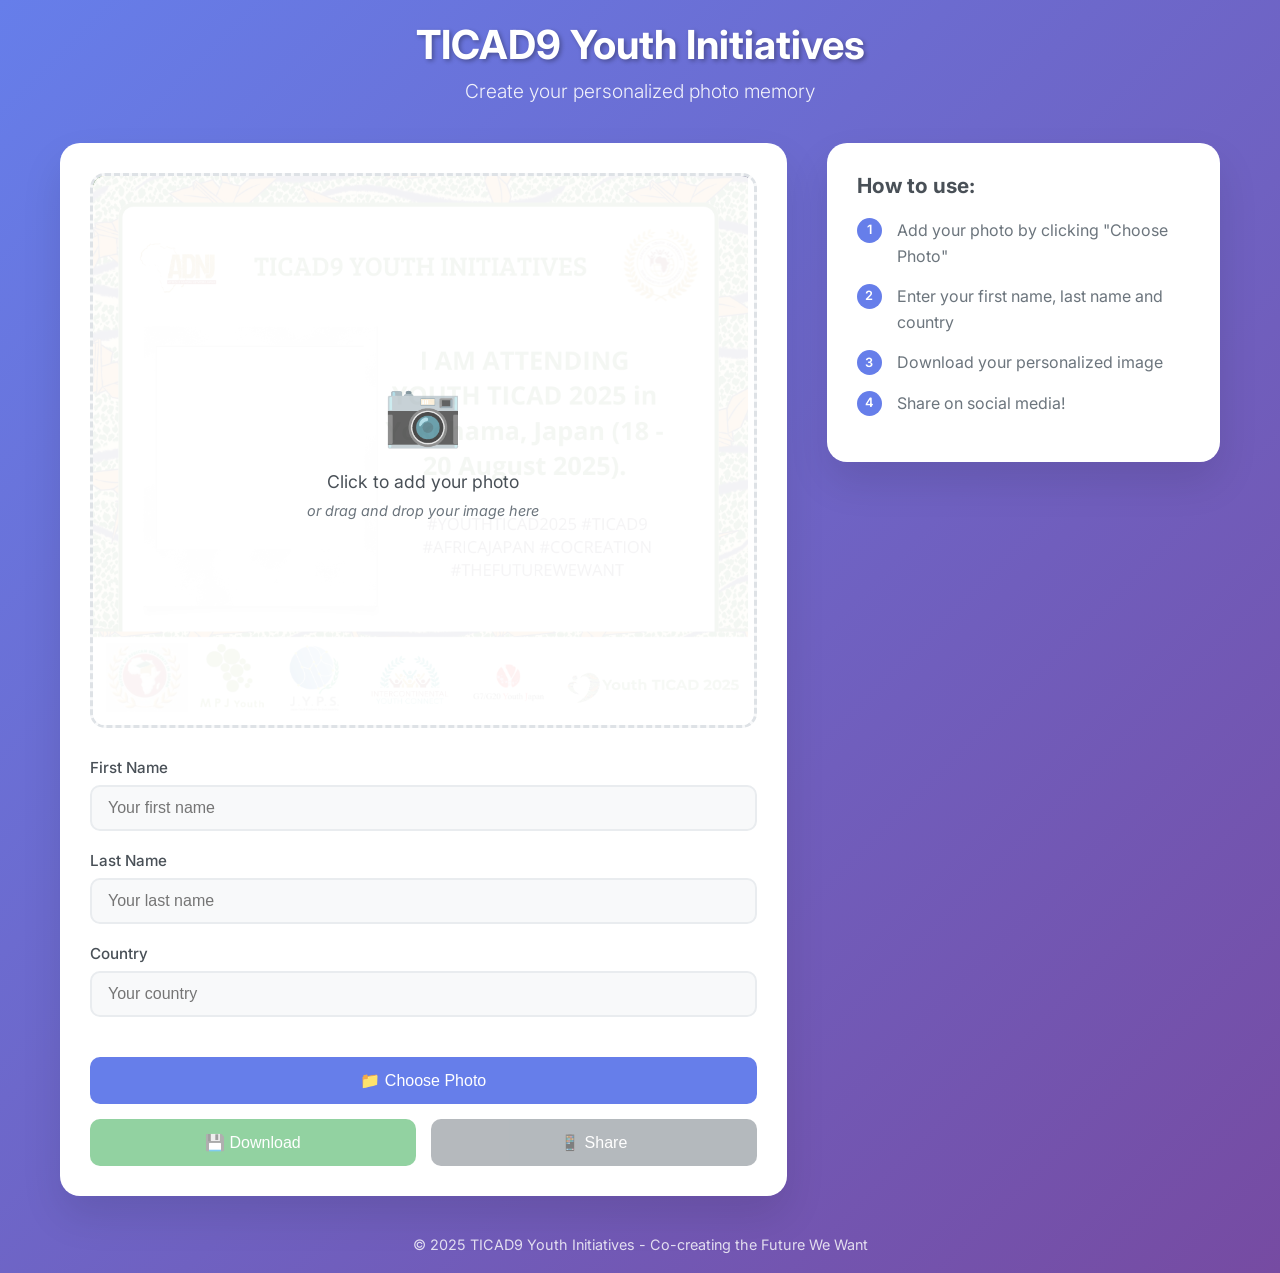
==== index.html @ 7785b3ac "first commit" ====
<!DOCTYPE html>
<html lang="en">
<head>
    <meta charset="UTF-8">
    <meta name="viewport" content="width=device-width, initial-scale=1.0">
    <title>TICAD9 Youth Initiatives - Photo Call</title>
    <link rel="stylesheet" href="styles.css">
    <link href="https://fonts.googleapis.com/css2?family=Inter:wght@300;400;500;600;700&display=swap" rel="stylesheet">
</head>
<body>
    <div class="container">
        <header class="header">
            <h1>TICAD9 Youth Initiatives</h1>
            <p>Create your personalized photo memory</p>
        </header>

        <main class="main-content">
            <div class="photo-editor">
                <div class="canvas-container">
                    <canvas id="photoCanvas" width="800" height="600"></canvas>
                    <div class="preview-overlay" id="previewOverlay">
                        <div class="upload-area" id="uploadArea">
                            <div class="upload-icon">📷</div>
                            <p>Click to add your photo</p>
                            <p class="upload-hint">or drag and drop your image here</p>
                        </div>
                    </div>
                </div>

                <div class="controls">
                    <div class="input-group">
                        <label for="firstName">First Name</label>
                        <input type="text" id="firstName" placeholder="Your first name">
                    </div>
                    
                    <div class="input-group">
                        <label for="lastName">Last Name</label>
                        <input type="text" id="lastName" placeholder="Your last name">
                    </div>

                    <div class="input-group">
                        <label for="country">Country</label>
                        <input type="text" id="country" placeholder="Your country">
                    </div>

                    <div class="button-group">
                        <button id="uploadBtn" class="btn btn-primary">
                            📁 Choose Photo
                        </button>
                        <button id="downloadBtn" class="btn btn-success" disabled>
                            💾 Download
                        </button>
                        <button id="shareBtn" class="btn btn-secondary" disabled>
                            📱 Share
                        </button>
                    </div>
                </div>
            </div>

            <div class="instructions">
                <div class="instructions-header">
                    <h3>How to use:</h3>
                    <button class="help-toggle" id="helpToggle">
                        <span class="help-icon">❓</span>
                    </button>
                </div>
                <div class="instructions-content" id="instructionsContent">
                    <ol>
                        <li>Add your photo by clicking "Choose Photo"</li>
                        <li>Enter your first name, last name and country</li>
                        <li>Download your personalized image</li>
                        <li>Share on social media!</li>
                    </ol>
                </div>
            </div>
        </main>

        <footer class="footer">
            <p>&copy; 2025 TICAD9 Youth Initiatives - Co-creating the Future We Want</p>
        </footer>
    </div>

    <input type="file" id="fileInput" accept="image/*" style="display: none;">
    
    <script src="script.js"></script>
</body>
</html>
---- styles.css ----
* {
    margin: 0;
    padding: 0;
    box-sizing: border-box;
}

body {
    font-family: 'Inter', sans-serif;
    background: linear-gradient(135deg, #667eea 0%, #764ba2 100%);
    min-height: 100vh;
    color: #333;
}

.container {
    max-width: 1200px;
    margin: 0 auto;
    padding: 20px;
    min-height: 100vh;
    display: flex;
    flex-direction: column;
}

.header {
    text-align: center;
    margin-bottom: 40px;
    color: white;
}

.header h1 {
    font-size: 2.5rem;
    font-weight: 700;
    margin-bottom: 10px;
    text-shadow: 2px 2px 4px rgba(0,0,0,0.3);
}

.header p {
    font-size: 1.2rem;
    font-weight: 300;
    opacity: 0.9;
}

.main-content {
    flex: 1;
    display: flex;
    gap: 40px;
    align-items: flex-start;
}

.photo-editor {
    background: white;
    border-radius: 20px;
    padding: 30px;
    box-shadow: 0 20px 40px rgba(0,0,0,0.1);
    flex: 2;
}

.canvas-container {
    position: relative;
    margin-bottom: 30px;
    border-radius: 15px;
    overflow: hidden;
    background: #f8f9fa;
    border: 3px dashed #dee2e6;
    transition: all 0.3s ease;
}

.canvas-container:hover {
    border-color: #667eea;
    transform: translateY(-2px);
    box-shadow: 0 10px 25px rgba(102, 126, 234, 0.15);
}

#photoCanvas {
    display: block;
    width: 100%;
    height: auto;
    max-width: 100%;
}

.preview-overlay {
    position: absolute;
    top: 0;
    left: 0;
    right: 0;
    bottom: 0;
    background: rgba(255,255,255,0.95);
    display: flex;
    align-items: center;
    justify-content: center;
    cursor: pointer;
    transition: all 0.3s ease;
}

.preview-overlay.hidden {
    opacity: 0;
    pointer-events: none;
}

.upload-area {
    text-align: center;
    padding: 40px;
}

.upload-icon {
    font-size: 4rem;
    margin-bottom: 20px;
    opacity: 0.7;
}

.upload-area p {
    font-size: 1.1rem;
    margin-bottom: 10px;
    color: #495057;
}

.upload-hint {
    font-size: 0.9rem !important;
    color: #6c757d !important;
    font-style: italic;
}

.controls {
    display: grid;
    gap: 20px;
}

.input-group {
    display: flex;
    flex-direction: column;
    gap: 8px;
}

.input-group label {
    font-weight: 500;
    color: #495057;
    font-size: 0.95rem;
}

.input-group input {
    padding: 12px 16px;
    border: 2px solid #e9ecef;
    border-radius: 10px;
    font-size: 1rem;
    transition: all 0.3s ease;
    background: #f8f9fa;
}

.input-group input:focus {
    outline: none;
    border-color: #667eea;
    background: white;
    box-shadow: 0 0 0 3px rgba(102, 126, 234, 0.1);
}

.button-group {
    display: grid;
    grid-template-columns: 1fr 1fr;
    gap: 15px;
    margin-top: 20px;
}

.btn {
    padding: 14px 20px;
    border: none;
    border-radius: 10px;
    font-size: 1rem;
    font-weight: 500;
    cursor: pointer;
    transition: all 0.3s ease;
    display: flex;
    align-items: center;
    justify-content: center;
    gap: 8px;
}

.btn:disabled {
    opacity: 0.5;
    cursor: not-allowed;
    transform: none !important;
}

.btn:not(:disabled):hover {
    transform: translateY(-2px);
    box-shadow: 0 8px 20px rgba(0,0,0,0.15);
}

.btn-primary {
    background: #667eea;
    color: white;
    grid-column: 1 / -1;
}

.btn-success {
    background: #28a745;
    color: white;
}

.btn-secondary {
    background: #6c757d;
    color: white;
}

/* Instructions avec bouton d'aide pour mobile */
.instructions {
    background: white;
    border-radius: 20px;
    padding: 30px;
    box-shadow: 0 20px 40px rgba(0,0,0,0.1);
    flex: 1;
    height: fit-content;
}

.instructions-header {
    display: flex;
    align-items: center;
    justify-content: space-between;
    margin-bottom: 20px;
}

.instructions h3 {
    color: #495057;
    font-size: 1.3rem;
    margin: 0;
}

.help-toggle {
    background: #667eea;
    border: none;
    border-radius: 50%;
    width: 40px;
    height: 40px;
    display: flex;
    align-items: center;
    justify-content: center;
    cursor: pointer;
    transition: all 0.3s ease;
    box-shadow: 0 4px 12px rgba(102, 126, 234, 0.3);
}

.help-toggle:hover {
    transform: scale(1.1);
    box-shadow: 0 6px 20px rgba(102, 126, 234, 0.4);
}

.help-toggle.active {
    background: #28a745;
    transform: rotate(180deg);
}

.help-icon {
    font-size: 1.2rem;
    color: white;
}

.instructions-content {
    transition: all 0.3s ease;
}

.instructions-content ol {
    list-style: none;
    counter-reset: step-counter;
}

.instructions-content li {
    counter-increment: step-counter;
    margin-bottom: 15px;
    padding-left: 40px;
    position: relative;
    line-height: 1.6;
    color: #6c757d;
}

.instructions-content li::before {
    content: counter(step-counter);
    position: absolute;
    left: 0;
    top: 0;
    background: #667eea;
    color: white;
    width: 25px;
    height: 25px;
    border-radius: 50%;
    display: flex;
    align-items: center;
    justify-content: center;
    font-size: 0.8rem;
    font-weight: 600;
}

/* Responsive Design */
@media (max-width: 768px) {
    .container {
        padding: 15px;
    }
    
    .header h1 {
        font-size: 2rem;
    }
    
    .header p {
        font-size: 1rem;
    }
    
    .main-content {
        flex-direction: column;
        gap: 30px;
    }
    
    .photo-editor,
    .instructions {
        padding: 20px;
    }
    
    .button-group {
        grid-template-columns: 1fr;
    }
    
    .btn-primary {
        grid-column: 1;
    }
    
    .upload-area {
        padding: 30px 20px;
    }
    
    .upload-icon {
        font-size: 3rem;
    }
    
    /* Instructions mobiles - cachées par défaut */
    .instructions-content {
        max-height: 0;
        overflow: hidden;
        opacity: 0;
    }
    
    .instructions-content.show {
        max-height: 300px;
        opacity: 1;
        margin-top: 15px;
    }
    
    /* Bouton d'aide plus visible sur mobile */
    .help-toggle {
        animation: pulse 2s infinite;
    }
    
    @keyframes pulse {
        0% {
            box-shadow: 0 4px 12px rgba(102, 126, 234, 0.3);
        }
        50% {
            box-shadow: 0 4px 20px rgba(102, 126, 234, 0.6);
        }
        100% {
            box-shadow: 0 4px 12px rgba(102, 126, 234, 0.3);
        }
    }
}

@media (max-width: 480px) {
    .container {
        padding: 10px;
    }
    
    .header h1 {
        font-size: 1.8rem;
    }
    
    .photo-editor,
    .instructions {
        padding: 15px;
    }
    
    .upload-area {
        padding: 20px 15px;
    }
    
    .upload-area p {
        font-size: 1rem;
    }
    
    .upload-hint {
        font-size: 0.8rem !important;
    }
    
    /* Instructions encore plus compactes sur très petit écran */
    .instructions-header {
        margin-bottom: 10px;
    }
    
    .instructions h3 {
        font-size: 1.1rem;
    }
    
    .help-toggle {
        width: 35px;
        height: 35px;
    }
    
    .help-icon {
        font-size: 1rem;
    }
}

/* Desktop - instructions toujours visibles */
@media (min-width: 769px) {
    .instructions-content {
        max-height: none !important;
        opacity: 1 !important;
    }
    
    .help-toggle {
        display: none;
    }
}

/* Animation pour le drag & drop */
.canvas-container.drag-over {
    border-color: #28a745;
    background: rgba(40, 167, 69, 0.05);
    transform: scale(1.02);
}

/* Animation de chargement */
.loading {
    position: relative;
    overflow: hidden;
}

.loading::after {
    content: '';
    position: absolute;
    top: 0;
    left: -100%;
    width: 100%;
    height: 100%;
    background: linear-gradient(90deg, transparent, rgba(255,255,255,0.4), transparent);
    animation: loading 1.5s infinite;
}

@keyframes loading {
    0% { left: -100%; }
    100% { left: 100%; }
}


.footer {
    text-align: center;
    margin-top: 40px;
    color: white;
    opacity: 0.8;
    font-size: 0.9rem;
}
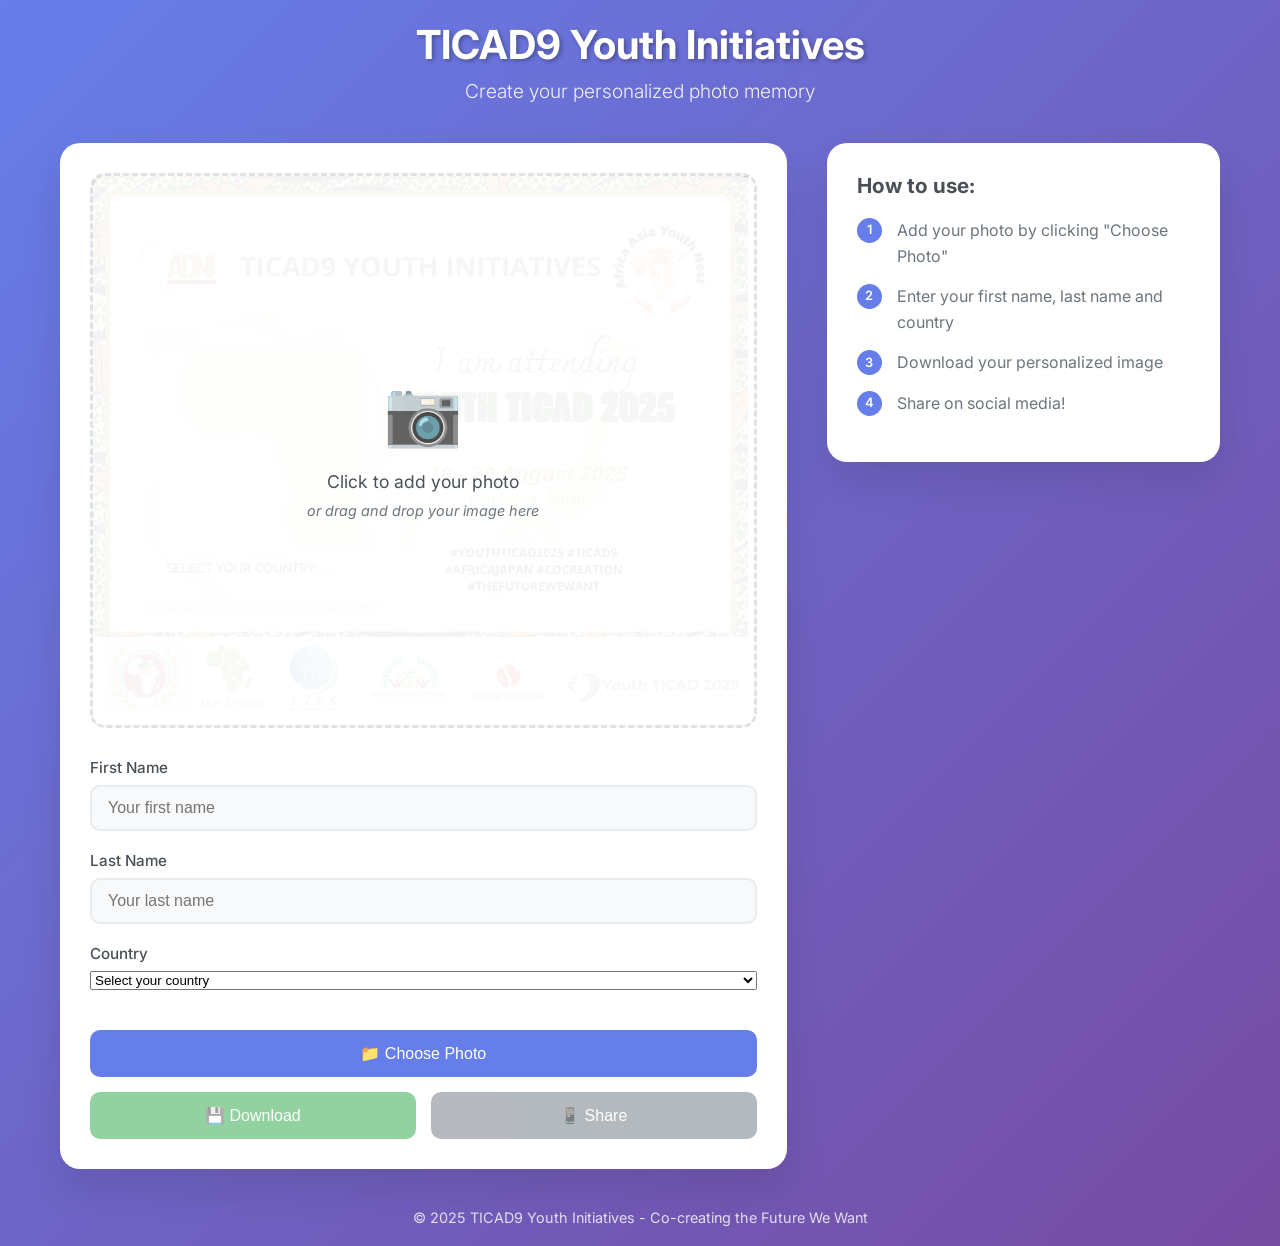
==== commit d9df9ea8: "feat: Replace country input with select and add flags" ====
--- a/index.html
+++ b/index.html
@@ -40,7 +40,9 @@
 
                     <div class="input-group">
                         <label for="country">Country</label>
-                        <input type="text" id="country" placeholder="Your country">
+                        <select id="country">
+                            <option value="">Select your country</option>
+                        </select>
                     </div>
 
                     <div class="button-group">
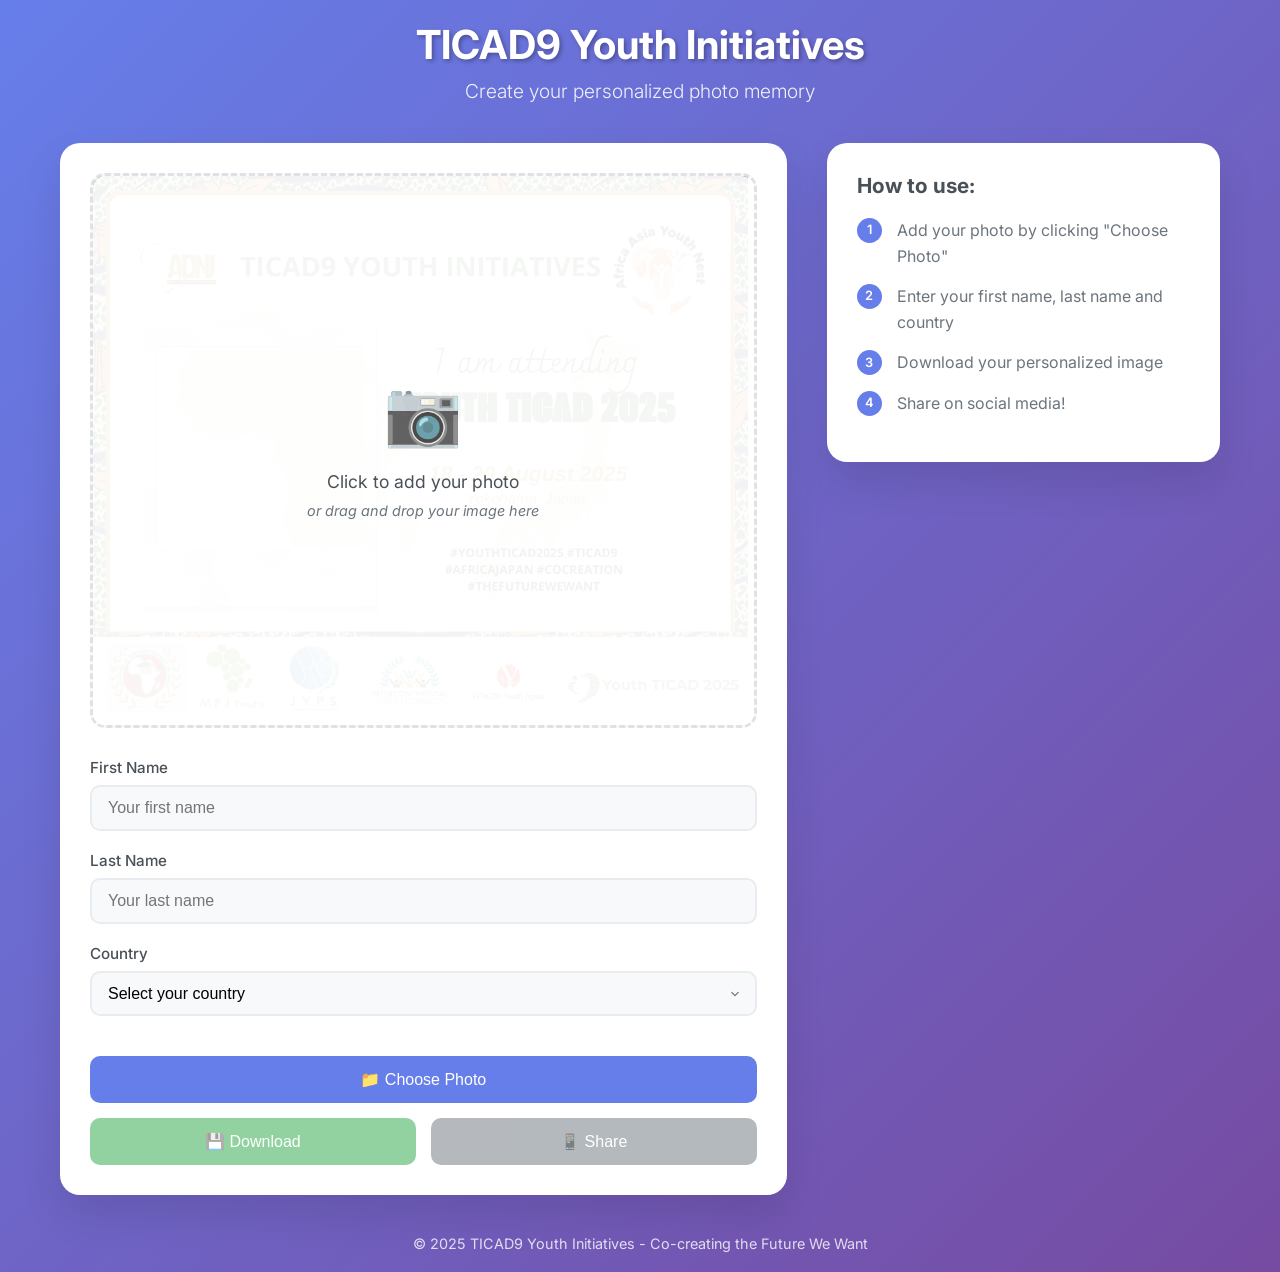
==== commit c45f7480: "add flags" ====
--- a/index.html
+++ b/index.html
@@ -42,6 +42,199 @@
                         <label for="country">Country</label>
                         <select id="country">
                             <option value="">Select your country</option>
+                            <option value="AF">Afghanistan</option>
+                            <option value="AL">Albania</option>
+                            <option value="DZ">Algeria</option>
+                            <option value="AD">Andorra</option>
+                            <option value="AO">Angola</option>
+                            <option value="AG">Antigua and Barbuda</option>
+                            <option value="AR">Argentina</option>
+                            <option value="AM">Armenia</option>
+                            <option value="AU">Australia</option>
+                            <option value="AT">Austria</option>
+                            <option value="AZ">Azerbaijan</option>
+                            <option value="BS">Bahamas</option>
+                            <option value="BH">Bahrain</option>
+                            <option value="BD">Bangladesh</option>
+                            <option value="BB">Barbados</option>
+                            <option value="BY">Belarus</option>
+                            <option value="BE">Belgium</option>
+                            <option value="BZ">Belize</option>
+                            <option value="BJ">Benin</option>
+                            <option value="BT">Bhutan</option>
+                            <option value="BO">Bolivia</option>
+                            <option value="BA">Bosnia and Herzegovina</option>
+                            <option value="BW">Botswana</option>
+                            <option value="BR">Brazil</option>
+                            <option value="BN">Brunei</option>
+                            <option value="BG">Bulgaria</option>
+                            <option value="BF">Burkina Faso</option>
+                            <option value="BI">Burundi</option>
+                            <option value="KH">Cambodia</option>
+                            <option value="CM">Cameroon</option>
+                            <option value="CA">Canada</option>
+                            <option value="CV">Cape Verde</option>
+                            <option value="CF">Central African Republic</option>
+                            <option value="TD">Chad</option>
+                            <option value="CL">Chile</option>
+                            <option value="CN">China</option>
+                            <option value="CO">Colombia</option>
+                            <option value="KM">Comoros</option>
+                            <option value="CG">Congo</option>
+                            <option value="CD">Democratic Republic of Congo</option>
+                            <option value="CR">Costa Rica</option>
+                            <option value="CI">Cote d'Ivoire</option>
+                            <option value="HR">Croatia</option>
+                            <option value="CU">Cuba</option>
+                            <option value="CY">Cyprus</option>
+                            <option value="CZ">Czech Republic</option>
+                            <option value="DK">Denmark</option>
+                            <option value="DJ">Djibouti</option>
+                            <option value="DM">Dominica</option>
+                            <option value="DO">Dominican Republic</option>
+                            <option value="TL">East Timor</option>
+                            <option value="EC">Ecuador</option>
+                            <option value="EG">Egypt</option>
+                            <option value="SV">El Salvador</option>
+                            <option value="GQ">Equatorial Guinea</option>
+                            <option value="ER">Eritrea</option>
+                            <option value="EE">Estonia</option>
+                            <option value="SZ">Eswatini</option>
+                            <option value="ET">Ethiopia</option>
+                            <option value="FJ">Fiji</option>
+                            <option value="FI">Finland</option>
+                            <option value="FR">France</option>
+                            <option value="GA">Gabon</option>
+                            <option value="GM">Gambia</option>
+                            <option value="GE">Georgia</option>
+                            <option value="DE">Germany</option>
+                            <option value="GH">Ghana</option>
+                            <option value="GR">Greece</option>
+                            <option value="GD">Grenada</option>
+                            <option value="GT">Guatemala</option>
+                            <option value="GN">Guinea</option>
+                            <option value="GW">Guinea-Bissau</option>
+                            <option value="GY">Guyana</option>
+                            <option value="HT">Haiti</option>
+                            <option value="HN">Honduras</option>
+                            <option value="HU">Hungary</option>
+                            <option value="IS">Iceland</option>
+                            <option value="IN">India</option>
+                            <option value="ID">Indonesia</option>
+                            <option value="IR">Iran</option>
+                            <option value="IQ">Iraq</option>
+                            <option value="IE">Ireland</option>
+                            <option value="IL">Israel</option>
+                            <option value="IT">Italy</option>
+                            <option value="JM">Jamaica</option>
+                            <option value="JP">Japan</option>
+                            <option value="JO">Jordan</option>
+                            <option value="KZ">Kazakhstan</option>
+                            <option value="KE">Kenya</option>
+                            <option value="KI">Kiribati</option>
+                            <option value="KW">Kuwait</option>
+                            <option value="KG">Kyrgyzstan</option>
+                            <option value="LA">Laos</option>
+                            <option value="LV">Latvia</option>
+                            <option value="LB">Lebanon</option>
+                            <option value="LS">Lesotho</option>
+                            <option value="LR">Liberia</option>
+                            <option value="LY">Libya</option>
+                            <option value="LI">Liechtenstein</option>
+                            <option value="LT">Lithuania</option>
+                            <option value="LU">Luxembourg</option>
+                            <option value="MG">Madagascar</option>
+                            <option value="MW">Malawi</option>
+                            <option value="MY">Malaysia</option>
+                            <option value="MV">Maldives</option>
+                            <option value="ML">Mali</option>
+                            <option value="MT">Malta</option>
+                            <option value="MH">Marshall Islands</option>
+                            <option value="MR">Mauritania</option>
+                            <option value="MU">Mauritius</option>
+                            <option value="MX">Mexico</option>
+                            <option value="FM">Micronesia</option>
+                            <option value="MD">Moldova</option>
+                            <option value="MC">Monaco</option>
+                            <option value="MN">Mongolia</option>
+                            <option value="ME">Montenegro</option>
+                            <option value="MA">Morocco</option>
+                            <option value="MZ">Mozambique</option>
+                            <option value="MM">Myanmar</option>
+                            <option value="NA">Namibia</option>
+                            <option value="NR">Nauru</option>
+                            <option value="NP">Nepal</option>
+                            <option value="NL">Netherlands</option>
+                            <option value="NZ">New Zealand</option>
+                            <option value="NI">Nicaragua</option>
+                            <option value="NE">Niger</option>
+                            <option value="NG">Nigeria</option>
+                            <option value="KP">North Korea</option>
+                            <option value="NO">Norway</option>
+                            <option value="OM">Oman</option>
+                            <option value="PK">Pakistan</option>
+                            <option value="PW">Palau</option>
+                            <option value="PA">Panama</option>
+                            <option value="PG">Papua New Guinea</option>
+                            <option value="PY">Paraguay</option>
+                            <option value="PE">Peru</option>
+                            <option value="PH">Philippines</option>
+                            <option value="PL">Poland</option>
+                            <option value="PT">Portugal</option>
+                            <option value="QA">Qatar</option>
+                            <option value="RO">Romania</option>
+                            <option value="RU">Russia</option>
+                            <option value="RW">Rwanda</option>
+                            <option value="KN">Saint Kitts and Nevis</option>
+                            <option value="LC">Saint Lucia</option>
+                            <option value="VC">Saint Vincent and the Grenadines</option>
+                            <option value="WS">Samoa</option>
+                            <option value="SM">San Marino</option>
+                            <option value="ST">Sao Tome and Principe</option>
+                            <option value="SA">Saudi Arabia</option>
+                            <option value="SN">Senegal</option>
+                            <option value="RS">Serbia</option>
+                            <option value="SC">Seychelles</option>
+                            <option value="SL">Sierra Leone</option>
+                            <option value="SG">Singapore</option>
+                            <option value="SK">Slovakia</option>
+                            <option value="SI">Slovenia</option>
+                            <option value="SB">Solomon Islands</option>
+                            <option value="SO">Somalia</option>
+                            <option value="ZA">South Africa</option>
+                            <option value="KR">South Korea</option>
+                            <option value="SS">South Sudan</option>
+                            <option value="ES">Spain</option>
+                            <option value="LK">Sri Lanka</option>
+                            <option value="SD">Sudan</option>
+                            <option value="SR">Suriname</option>
+                            <option value="SE">Sweden</option>
+                            <option value="CH">Switzerland</option>
+                            <option value="SY">Syria</option>
+                            <option value="TJ">Tajikistan</option>
+                            <option value="TZ">Tanzania</option>
+                            <option value="TH">Thailand</option>
+                            <option value="TG">Togo</option>
+                            <option value="TO">Tonga</option>
+                            <option value="TT">Trinidad and Tobago</option>
+                            <option value="TN">Tunisia</option>
+                            <option value="TR">Turkey</option>
+                            <option value="TM">Turkmenistan</option>
+                            <option value="TV">Tuvalu</option>
+                            <option value="UG">Uganda</option>
+                            <option value="UA">Ukraine</option>
+                            <option value="AE">United Arab Emirates</option>
+                            <option value="GB">United Kingdom</option>
+                            <option value="US">United States</option>
+                            <option value="UY">Uruguay</option>
+                            <option value="UZ">Uzbekistan</option>
+                            <option value="VU">Vanuatu</option>
+                            <option value="VA">Vatican City</option>
+                            <option value="VE">Venezuela</option>
+                            <option value="VN">Vietnam</option>
+                            <option value="YE">Yemen</option>
+                            <option value="ZM">Zambia</option>
+                            <option value="ZW">Zimbabwe</option>
                         </select>
                     </div>
 
--- a/styles.css
+++ b/styles.css
@@ -150,6 +150,44 @@
     border-color: #667eea;
     background: white;
     box-shadow: 0 0 0 3px rgba(102, 126, 234, 0.1);
+}
+
+.input-group select {
+    padding: 12px 16px;
+    border: 2px solid #e9ecef;
+    border-radius: 10px;
+    font-size: 1rem;
+    transition: all 0.3s ease;
+    background: #f8f9fa;
+    cursor: pointer;
+    appearance: none;
+    background-image: url("data:image/svg+xml,%3csvg xmlns='http://www.w3.org/2000/svg' fill='none' viewBox='0 0 20 20'%3e%3cpath stroke='%236b7280' stroke-linecap='round' stroke-linejoin='round' stroke-width='1.5' d='m6 8 4 4 4-4'/%3e%3c/svg%3e");
+    background-position: right 12px center;
+    background-repeat: no-repeat;
+    background-size: 16px;
+    padding-right: 40px;
+}
+
+.input-group select:focus {
+    outline: none;
+    border-color: #667eea;
+    background-color: white;
+    box-shadow: 0 0 0 3px rgba(102, 126, 234, 0.1);
+}
+
+.input-group select:hover {
+    border-color: #667eea;
+    background-color: white;
+}
+
+.input-group select option {
+    padding: 8px 12px;
+    background: white;
+    color: #333;
+}
+
+.input-group select option:hover {
+    background: #f8f9fa;
 }
 
 .button-group {
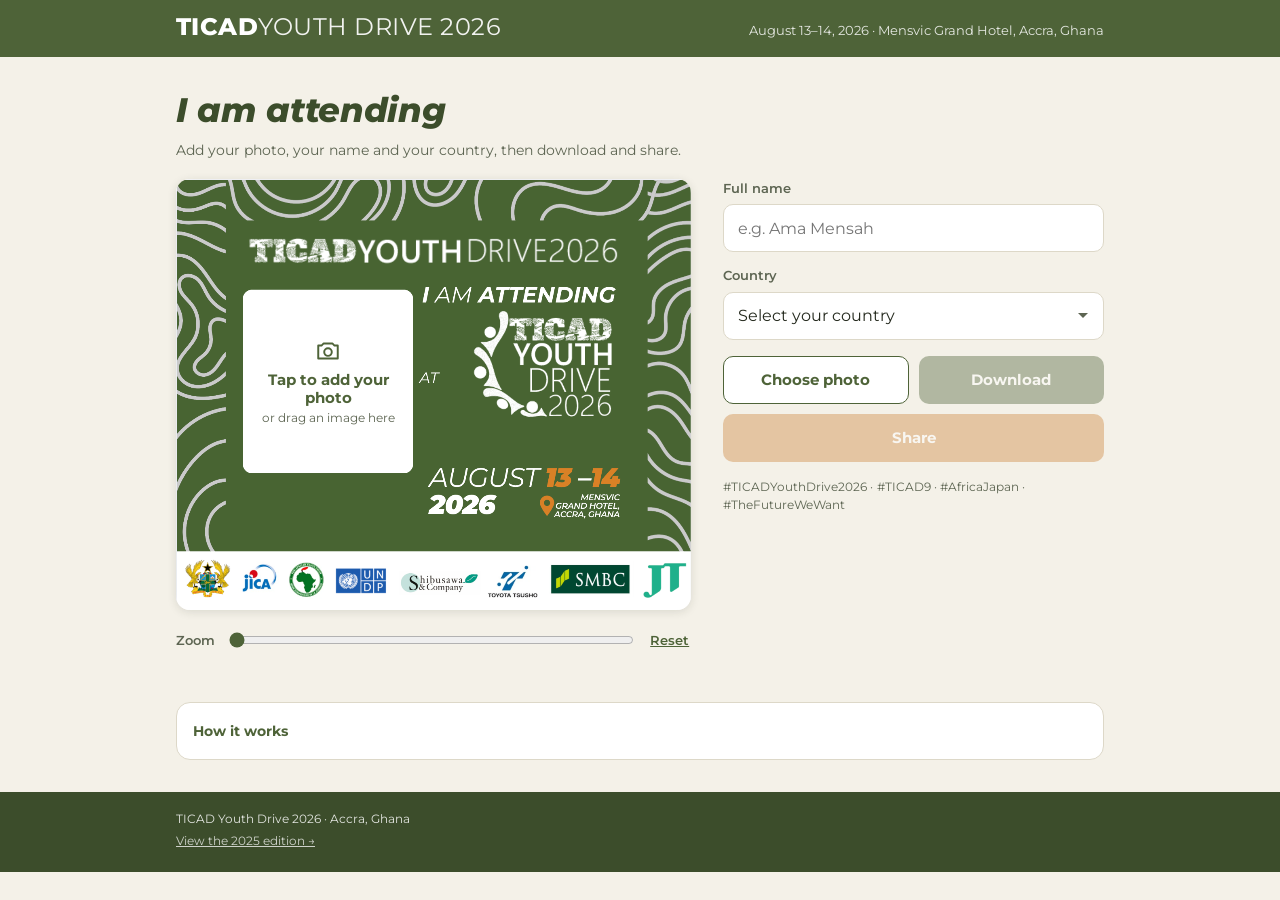
==== commit 8fd2284a: "TICAD Youth Drive 2026 frame; archive 2025 edition - New mobile-first photo frame app at the root, u" ====
--- a/index.html
+++ b/index.html
@@ -1,283 +1,110 @@
 <!DOCTYPE html>
 <html lang="en">
+
 <head>
     <meta charset="UTF-8">
-    <meta name="viewport" content="width=device-width, initial-scale=1.0">
-    <title>TICAD9 Youth Initiatives - Photo Call</title>
+    <meta name="viewport" content="width=device-width, initial-scale=1.0, viewport-fit=cover">
+    <meta name="theme-color" content="#4E6338">
+    <title>TICAD Youth Drive 2026 — Photo Frame</title>
+    <meta name="description"
+        content="Create your personalized 'I am attending TICAD Youth Drive 2026' photo. August 13-14, 2026, Mensvic Grand Hotel, Accra, Ghana.">
+
+    <meta property="og:title" content="TICAD Youth Drive 2026 — Photo Frame">
+    <meta property="og:description" content="I am attending TICAD Youth Drive 2026 — Accra, Ghana, August 13-14, 2026.">
+    <meta property="og:type" content="website">
+
+    <link rel="preconnect" href="https://fonts.googleapis.com">
+    <link rel="preconnect" href="https://fonts.gstatic.com" crossorigin>
+    <link
+        href="https://fonts.googleapis.com/css2?family=Montserrat:ital,wght@0,300;0,400;0,500;0,600;0,700;0,800;1,300;1,400&display=swap"
+        rel="stylesheet">
     <link rel="stylesheet" href="styles.css">
-    <link href="https://fonts.googleapis.com/css2?family=Inter:wght@300;400;500;600;700&display=swap" rel="stylesheet">
 </head>
+
 <body>
-    <div class="container">
-        <header class="header">
-            <h1>TICAD9 Youth Initiatives</h1>
-            <p>Create your personalized photo memory</p>
-        </header>
+    <header class="site-header">
+        <div class="wrap header-inner">
+            <div class="brand">
+                <span class="brand-mark">TICAD</span><span class="brand-rest">YOUTH DRIVE 2026</span>
+            </div>
+            <p class="event-meta">August 13&ndash;14, 2026 &middot; Mensvic Grand Hotel, Accra, Ghana</p>
+        </div>
+    </header>
 
-        <main class="main-content">
-            <div class="photo-editor">
-                <div class="canvas-container">
-                    <canvas id="photoCanvas" width="800" height="600"></canvas>
-                    <div class="preview-overlay" id="previewOverlay">
-                        <div class="upload-area" id="uploadArea">
-                            <div class="upload-icon">📷</div>
-                            <p>Click to add your photo</p>
-                            <p class="upload-hint">or drag and drop your image here</p>
-                        </div>
-                    </div>
-                </div>
+    <main class="wrap main">
+        <h1 class="page-title">I am attending</h1>
+        <p class="page-sub">Add your photo, your name and your country, then download and share.</p>
 
-                <div class="controls">
-                    <div class="input-group">
-                        <label for="firstName">First Name</label>
-                        <input type="text" id="firstName" placeholder="Your first name">
-                    </div>
-                    
-                    <div class="input-group">
-                        <label for="lastName">Last Name</label>
-                        <input type="text" id="lastName" placeholder="Your last name">
-                    </div>
-
-                    <div class="input-group">
-                        <label for="country">Country</label>
-                        <select id="country">
-                            <option value="">Select your country</option>
-                            <option value="AF">Afghanistan</option>
-                            <option value="AL">Albania</option>
-                            <option value="DZ">Algeria</option>
-                            <option value="AD">Andorra</option>
-                            <option value="AO">Angola</option>
-                            <option value="AG">Antigua and Barbuda</option>
-                            <option value="AR">Argentina</option>
-                            <option value="AM">Armenia</option>
-                            <option value="AU">Australia</option>
-                            <option value="AT">Austria</option>
-                            <option value="AZ">Azerbaijan</option>
-                            <option value="BS">Bahamas</option>
-                            <option value="BH">Bahrain</option>
-                            <option value="BD">Bangladesh</option>
-                            <option value="BB">Barbados</option>
-                            <option value="BY">Belarus</option>
-                            <option value="BE">Belgium</option>
-                            <option value="BZ">Belize</option>
-                            <option value="BJ">Benin</option>
-                            <option value="BT">Bhutan</option>
-                            <option value="BO">Bolivia</option>
-                            <option value="BA">Bosnia and Herzegovina</option>
-                            <option value="BW">Botswana</option>
-                            <option value="BR">Brazil</option>
-                            <option value="BN">Brunei</option>
-                            <option value="BG">Bulgaria</option>
-                            <option value="BF">Burkina Faso</option>
-                            <option value="BI">Burundi</option>
-                            <option value="KH">Cambodia</option>
-                            <option value="CM">Cameroon</option>
-                            <option value="CA">Canada</option>
-                            <option value="CV">Cape Verde</option>
-                            <option value="CF">Central African Republic</option>
-                            <option value="TD">Chad</option>
-                            <option value="CL">Chile</option>
-                            <option value="CN">China</option>
-                            <option value="CO">Colombia</option>
-                            <option value="KM">Comoros</option>
-                            <option value="CG">Congo</option>
-                            <option value="CD">Democratic Republic of Congo</option>
-                            <option value="CR">Costa Rica</option>
-                            <option value="CI">Cote d'Ivoire</option>
-                            <option value="HR">Croatia</option>
-                            <option value="CU">Cuba</option>
-                            <option value="CY">Cyprus</option>
-                            <option value="CZ">Czech Republic</option>
-                            <option value="DK">Denmark</option>
-                            <option value="DJ">Djibouti</option>
-                            <option value="DM">Dominica</option>
-                            <option value="DO">Dominican Republic</option>
-                            <option value="TL">East Timor</option>
-                            <option value="EC">Ecuador</option>
-                            <option value="EG">Egypt</option>
-                            <option value="SV">El Salvador</option>
-                            <option value="GQ">Equatorial Guinea</option>
-                            <option value="ER">Eritrea</option>
-                            <option value="EE">Estonia</option>
-                            <option value="SZ">Eswatini</option>
-                            <option value="ET">Ethiopia</option>
-                            <option value="FJ">Fiji</option>
-                            <option value="FI">Finland</option>
-                            <option value="FR">France</option>
-                            <option value="GA">Gabon</option>
-                            <option value="GM">Gambia</option>
-                            <option value="GE">Georgia</option>
-                            <option value="DE">Germany</option>
-                            <option value="GH">Ghana</option>
-                            <option value="GR">Greece</option>
-                            <option value="GD">Grenada</option>
-                            <option value="GT">Guatemala</option>
-                            <option value="GN">Guinea</option>
-                            <option value="GW">Guinea-Bissau</option>
-                            <option value="GY">Guyana</option>
-                            <option value="HT">Haiti</option>
-                            <option value="HN">Honduras</option>
-                            <option value="HU">Hungary</option>
-                            <option value="IS">Iceland</option>
-                            <option value="IN">India</option>
-                            <option value="ID">Indonesia</option>
-                            <option value="IR">Iran</option>
-                            <option value="IQ">Iraq</option>
-                            <option value="IE">Ireland</option>
-                            <option value="IL">Israel</option>
-                            <option value="IT">Italy</option>
-                            <option value="JM">Jamaica</option>
-                            <option value="JP">Japan</option>
-                            <option value="JO">Jordan</option>
-                            <option value="KZ">Kazakhstan</option>
-                            <option value="KE">Kenya</option>
-                            <option value="KI">Kiribati</option>
-                            <option value="KW">Kuwait</option>
-                            <option value="KG">Kyrgyzstan</option>
-                            <option value="LA">Laos</option>
-                            <option value="LV">Latvia</option>
-                            <option value="LB">Lebanon</option>
-                            <option value="LS">Lesotho</option>
-                            <option value="LR">Liberia</option>
-                            <option value="LY">Libya</option>
-                            <option value="LI">Liechtenstein</option>
-                            <option value="LT">Lithuania</option>
-                            <option value="LU">Luxembourg</option>
-                            <option value="MG">Madagascar</option>
-                            <option value="MW">Malawi</option>
-                            <option value="MY">Malaysia</option>
-                            <option value="MV">Maldives</option>
-                            <option value="ML">Mali</option>
-                            <option value="MT">Malta</option>
-                            <option value="MH">Marshall Islands</option>
-                            <option value="MR">Mauritania</option>
-                            <option value="MU">Mauritius</option>
-                            <option value="MX">Mexico</option>
-                            <option value="FM">Micronesia</option>
-                            <option value="MD">Moldova</option>
-                            <option value="MC">Monaco</option>
-                            <option value="MN">Mongolia</option>
-                            <option value="ME">Montenegro</option>
-                            <option value="MA">Morocco</option>
-                            <option value="MZ">Mozambique</option>
-                            <option value="MM">Myanmar</option>
-                            <option value="NA">Namibia</option>
-                            <option value="NR">Nauru</option>
-                            <option value="NP">Nepal</option>
-                            <option value="NL">Netherlands</option>
-                            <option value="NZ">New Zealand</option>
-                            <option value="NI">Nicaragua</option>
-                            <option value="NE">Niger</option>
-                            <option value="NG">Nigeria</option>
-                            <option value="KP">North Korea</option>
-                            <option value="NO">Norway</option>
-                            <option value="OM">Oman</option>
-                            <option value="PK">Pakistan</option>
-                            <option value="PW">Palau</option>
-                            <option value="PA">Panama</option>
-                            <option value="PG">Papua New Guinea</option>
-                            <option value="PY">Paraguay</option>
-                            <option value="PE">Peru</option>
-                            <option value="PH">Philippines</option>
-                            <option value="PL">Poland</option>
-                            <option value="PT">Portugal</option>
-                            <option value="QA">Qatar</option>
-                            <option value="RO">Romania</option>
-                            <option value="RU">Russia</option>
-                            <option value="RW">Rwanda</option>
-                            <option value="KN">Saint Kitts and Nevis</option>
-                            <option value="LC">Saint Lucia</option>
-                            <option value="VC">Saint Vincent and the Grenadines</option>
-                            <option value="WS">Samoa</option>
-                            <option value="SM">San Marino</option>
-                            <option value="ST">Sao Tome and Principe</option>
-                            <option value="SA">Saudi Arabia</option>
-                            <option value="SN">Senegal</option>
-                            <option value="RS">Serbia</option>
-                            <option value="SC">Seychelles</option>
-                            <option value="SL">Sierra Leone</option>
-                            <option value="SG">Singapore</option>
-                            <option value="SK">Slovakia</option>
-                            <option value="SI">Slovenia</option>
-                            <option value="SB">Solomon Islands</option>
-                            <option value="SO">Somalia</option>
-                            <option value="ZA">South Africa</option>
-                            <option value="KR">South Korea</option>
-                            <option value="SS">South Sudan</option>
-                            <option value="ES">Spain</option>
-                            <option value="LK">Sri Lanka</option>
-                            <option value="SD">Sudan</option>
-                            <option value="SR">Suriname</option>
-                            <option value="SE">Sweden</option>
-                            <option value="CH">Switzerland</option>
-                            <option value="SY">Syria</option>
-                            <option value="TJ">Tajikistan</option>
-                            <option value="TZ">Tanzania</option>
-                            <option value="TH">Thailand</option>
-                            <option value="TG">Togo</option>
-                            <option value="TO">Tonga</option>
-                            <option value="TT">Trinidad and Tobago</option>
-                            <option value="TN">Tunisia</option>
-                            <option value="TR">Turkey</option>
-                            <option value="TM">Turkmenistan</option>
-                            <option value="TV">Tuvalu</option>
-                            <option value="UG">Uganda</option>
-                            <option value="UA">Ukraine</option>
-                            <option value="AE">United Arab Emirates</option>
-                            <option value="GB">United Kingdom</option>
-                            <option value="US">United States</option>
-                            <option value="UY">Uruguay</option>
-                            <option value="UZ">Uzbekistan</option>
-                            <option value="VU">Vanuatu</option>
-                            <option value="VA">Vatican City</option>
-                            <option value="VE">Venezuela</option>
-                            <option value="VN">Vietnam</option>
-                            <option value="YE">Yemen</option>
-                            <option value="ZM">Zambia</option>
-                            <option value="ZW">Zimbabwe</option>
-                        </select>
-                    </div>
-
-                    <div class="button-group">
-                        <button id="uploadBtn" class="btn btn-primary">
-                            📁 Choose Photo
-                        </button>
-                        <button id="downloadBtn" class="btn btn-success" disabled>
-                            💾 Download
-                        </button>
-                        <button id="shareBtn" class="btn btn-secondary" disabled>
-                            📱 Share
-                        </button>
-                    </div>
-                </div>
+        <section class="stage" aria-label="Photo preview">
+            <div class="canvas-container" id="canvasContainer">
+                <canvas id="photoCanvas" width="1274" height="1068" aria-label="Your personalized frame"></canvas>
+                <button type="button" class="drop-hint" id="dropHint">
+                    <span class="drop-icon" aria-hidden="true">
+                        <svg viewBox="0 0 24 24" width="26" height="26" fill="none" stroke="currentColor"
+                            stroke-width="1.8" stroke-linecap="round" stroke-linejoin="round">
+                            <path d="M3 7h3l2-2h8l2 2h3v12H3z" />
+                            <circle cx="12" cy="13" r="3.5" />
+                        </svg>
+                    </span>
+                    <span class="drop-text">Tap to add your photo</span>
+                    <span class="drop-sub">or drag an image here</span>
+                </button>
             </div>
 
-            <div class="instructions">
-                <div class="instructions-header">
-                    <h3>How to use:</h3>
-                    <button class="help-toggle" id="helpToggle">
-                        <span class="help-icon">❓</span>
-                    </button>
-                </div>
-                <div class="instructions-content" id="instructionsContent">
-                    <ol>
-                        <li>Add your photo by clicking "Choose Photo"</li>
-                        <li>Enter your first name, last name and country</li>
-                        <li>Download your personalized image</li>
-                        <li>Share on social media!</li>
-                    </ol>
-                </div>
+            <div class="zoom-row" id="zoomRow" hidden>
+                <label for="zoom">Zoom</label>
+                <input type="range" id="zoom" min="1" max="3" step="0.01" value="1">
+                <button type="button" class="link-btn" id="resetPhoto">Reset</button>
             </div>
-        </main>
+            <p class="drag-tip" id="dragTip" hidden>Drag the photo inside the frame to reposition it.</p>
+        </section>
 
-        <footer class="footer">
-            <p>&copy; 2025 TICAD9 Youth Initiatives - Co-creating the Future We Want</p>
-        </footer>
-    </div>
+        <section class="controls" aria-label="Your details">
+            <div class="field">
+                <label for="fullName">Full name</label>
+                <input type="text" id="fullName" placeholder="e.g. Ama Mensah" autocomplete="name" maxlength="40"
+                    enterkeyhint="done">
+            </div>
 
-    <input type="file" id="fileInput" accept="image/*" style="display: none;">
-    
+            <div class="field">
+                <label for="country">Country</label>
+                <select id="country">
+                    <option value="">Select your country</option>
+                </select>
+            </div>
+
+            <div class="actions">
+                <button type="button" class="btn btn-outline" id="uploadBtn">Choose photo</button>
+                <button type="button" class="btn btn-primary" id="downloadBtn" disabled>Download</button>
+                <button type="button" class="btn btn-ghost" id="shareBtn" disabled>Share</button>
+            </div>
+
+            <p class="hashtags">#TICADYouthDrive2026 &middot; #TICAD9 &middot; #AfricaJapan &middot; #TheFutureWeWant</p>
+        </section>
+
+        <details class="help">
+            <summary>How it works</summary>
+            <ol>
+                <li>Tap the frame or <em>Choose photo</em> to add your picture.</li>
+                <li>Drag inside the frame and use the zoom slider to adjust it.</li>
+                <li>Type your name and pick your country.</li>
+                <li>Download the image and share it on social media.</li>
+            </ol>
+        </details>
+    </main>
+
+    <footer class="site-footer">
+        <div class="wrap">
+            <p>TICAD Youth Drive 2026 &middot; Accra, Ghana</p>
+            <p class="archive-link"><a href="./2025/">View the 2025 edition &rarr;</a></p>
+        </div>
+    </footer>
+
+    <input type="file" id="fileInput" accept="image/*" hidden>
+    <div class="toast" id="toast" role="status" aria-live="polite"></div>
+
+    <script src="countries.js"></script>
     <script src="script.js"></script>
 </body>
+
 </html>
-
--- a/styles.css
+++ b/styles.css
@@ -1,493 +1,457 @@
+/* TICAD Youth Drive 2026 — Photo Frame
+   Mobile first. Desktop enhancements at the bottom. */
+
+:root {
+    --green: #4e6338;
+    --green-dark: #3c4d2b;
+    --orange: #ce843c;
+    --cream: #f4f1e8;
+    --paper: #ffffff;
+    --ink: #23281c;
+    --ink-soft: #5d6552;
+    --line: #ddd8c8;
+    --radius: 14px;
+    --tap: 48px;
+}
+
 * {
+    box-sizing: border-box;
+}
+
+html {
+    -webkit-text-size-adjust: 100%;
+}
+
+body {
     margin: 0;
-    padding: 0;
-    box-sizing: border-box;
-}
-
-body {
-    font-family: 'Inter', sans-serif;
-    background: linear-gradient(135deg, #667eea 0%, #764ba2 100%);
-    min-height: 100vh;
-    color: #333;
-}
-
-.container {
-    max-width: 1200px;
+    font-family: 'Montserrat', system-ui, -apple-system, 'Segoe UI', Roboto, sans-serif;
+    background: var(--cream);
+    color: var(--ink);
+    font-size: 16px;
+    line-height: 1.5;
+    -webkit-font-smoothing: antialiased;
+}
+
+.wrap {
+    width: 100%;
+    max-width: 560px;
     margin: 0 auto;
-    padding: 20px;
-    min-height: 100vh;
+    padding: 0 16px;
+}
+
+/* ---------- Header ---------- */
+
+.site-header {
+    background: var(--green);
+    color: #fff;
+    padding: 14px 0 16px;
+    padding-top: calc(14px + env(safe-area-inset-top));
+}
+
+.header-inner {
     display: flex;
     flex-direction: column;
-}
-
-.header {
-    text-align: center;
-    margin-bottom: 40px;
-    color: white;
-}
-
-.header h1 {
-    font-size: 2.5rem;
-    font-weight: 700;
-    margin-bottom: 10px;
-    text-shadow: 2px 2px 4px rgba(0,0,0,0.3);
-}
-
-.header p {
-    font-size: 1.2rem;
-    font-weight: 300;
-    opacity: 0.9;
-}
-
-.main-content {
-    flex: 1;
-    display: flex;
-    gap: 40px;
-    align-items: flex-start;
-}
-
-.photo-editor {
-    background: white;
-    border-radius: 20px;
-    padding: 30px;
-    box-shadow: 0 20px 40px rgba(0,0,0,0.1);
-    flex: 2;
+    gap: 4px;
+}
+
+.brand {
+    font-size: 20px;
+    letter-spacing: 0.02em;
+    line-height: 1.1;
+}
+
+.brand-mark {
+    font-weight: 800;
+}
+
+.brand-rest {
+    font-weight: 400;
+    opacity: 0.92;
+}
+
+.event-meta {
+    margin: 0;
+    font-size: 12px;
+    font-weight: 400;
+    opacity: 0.85;
+}
+
+/* ---------- Main ---------- */
+
+.main {
+    padding-top: 20px;
+    padding-bottom: 32px;
+}
+
+.page-title {
+    margin: 0;
+    font-size: 26px;
+    font-weight: 800;
+    font-style: italic;
+    letter-spacing: -0.01em;
+    color: var(--green-dark);
+}
+
+.page-sub {
+    margin: 4px 0 18px;
+    font-size: 14px;
+    color: var(--ink-soft);
+}
+
+/* ---------- Canvas ---------- */
+
+.stage {
+    margin-bottom: 22px;
 }
 
 .canvas-container {
     position: relative;
-    margin-bottom: 30px;
-    border-radius: 15px;
+    background: var(--paper);
+    border-radius: var(--radius);
     overflow: hidden;
-    background: #f8f9fa;
-    border: 3px dashed #dee2e6;
-    transition: all 0.3s ease;
-}
-
-.canvas-container:hover {
-    border-color: #667eea;
-    transform: translateY(-2px);
-    box-shadow: 0 10px 25px rgba(102, 126, 234, 0.15);
+    box-shadow: 0 2px 10px rgba(35, 40, 28, 0.12);
+    transition: box-shadow 0.15s ease;
+}
+
+.canvas-container.drag-over {
+    box-shadow: 0 0 0 3px var(--orange);
 }
 
 #photoCanvas {
     display: block;
     width: 100%;
     height: auto;
-    max-width: 100%;
-}
-
-.preview-overlay {
+    touch-action: none;
+}
+
+.drop-hint {
     position: absolute;
-    top: 0;
-    left: 0;
-    right: 0;
-    bottom: 0;
-    background: rgba(255,255,255,0.95);
-    display: flex;
+    /* Matches the white photo window inside the frame artwork
+       (x 166/1274, y 275/1068, w 420/1274, h 454/1068). */
+    left: 13.03%;
+    top: 25.75%;
+    width: 32.97%;
+    height: 42.51%;
+    display: flex;
+    flex-direction: column;
     align-items: center;
     justify-content: center;
+    gap: 4px;
+    padding: 6px;
+    border: none;
+    border-radius: 10px;
+    background: transparent;
+    color: var(--green);
+    font-family: inherit;
     cursor: pointer;
-    transition: all 0.3s ease;
-}
-
-.preview-overlay.hidden {
+    text-align: center;
+}
+
+.drop-hint:active {
+    background: rgba(78, 99, 56, 0.06);
+}
+
+.drop-hint.hidden {
+    display: none;
+}
+
+.drop-text {
+    font-size: 12px;
+    font-weight: 700;
+    line-height: 1.2;
+}
+
+.drop-sub {
+    font-size: 10px;
+    font-weight: 400;
+    color: var(--ink-soft);
+    line-height: 1.2;
+}
+
+.zoom-row {
+    display: flex;
+    align-items: center;
+    gap: 12px;
+    margin-top: 14px;
+}
+
+.zoom-row label {
+    font-size: 13px;
+    font-weight: 600;
+    color: var(--ink-soft);
+}
+
+#zoom {
+    flex: 1;
+    accent-color: var(--green);
+    height: 28px;
+}
+
+.link-btn {
+    border: none;
+    background: none;
+    color: var(--green);
+    font-family: inherit;
+    font-size: 13px;
+    font-weight: 600;
+    text-decoration: underline;
+    padding: 6px 2px;
+    cursor: pointer;
+}
+
+.drag-tip {
+    margin: 6px 0 0;
+    font-size: 12px;
+    color: var(--ink-soft);
+}
+
+/* ---------- Form ---------- */
+
+.controls {
+    display: flex;
+    flex-direction: column;
+    gap: 14px;
+}
+
+.field {
+    display: flex;
+    flex-direction: column;
+    gap: 6px;
+}
+
+.field label {
+    font-size: 13px;
+    font-weight: 600;
+    color: var(--ink-soft);
+}
+
+.field input,
+.field select {
+    min-height: var(--tap);
+    width: 100%;
+    padding: 12px 14px;
+    font-family: inherit;
+    font-size: 16px;
+    color: var(--ink);
+    background: var(--paper);
+    border: 1px solid var(--line);
+    border-radius: 10px;
+    appearance: none;
+}
+
+.field select {
+    background-image: url("data:image/svg+xml,%3Csvg xmlns='http://www.w3.org/2000/svg' width='12' height='8' viewBox='0 0 12 8'%3E%3Cpath fill='%235d6552' d='M1 1l5 5 5-5'/%3E%3C/svg%3E");
+    background-repeat: no-repeat;
+    background-position: right 14px center;
+    padding-right: 38px;
+}
+
+.field input:focus,
+.field select:focus {
+    outline: 2px solid var(--green);
+    outline-offset: 1px;
+    border-color: var(--green);
+}
+
+.actions {
+    display: grid;
+    grid-template-columns: 1fr 1fr;
+    gap: 10px;
+    margin-top: 2px;
+}
+
+.btn {
+    min-height: var(--tap);
+    padding: 12px 16px;
+    font-family: inherit;
+    font-size: 15px;
+    font-weight: 700;
+    border-radius: 10px;
+    border: 1px solid transparent;
+    cursor: pointer;
+    transition: opacity 0.15s ease, background 0.15s ease;
+}
+
+.btn:disabled {
+    opacity: 0.4;
+    cursor: not-allowed;
+}
+
+.btn:not(:disabled):active {
+    transform: translateY(1px);
+}
+
+.btn-outline {
+    background: var(--paper);
+    border-color: var(--green);
+    color: var(--green);
+}
+
+.btn-primary {
+    background: var(--green);
+    color: #fff;
+}
+
+.btn-ghost {
+    grid-column: 1 / -1;
+    background: var(--orange);
+    color: #fff;
+}
+
+.hashtags {
+    margin: 2px 0 0;
+    font-size: 12px;
+    color: var(--ink-soft);
+    word-spacing: 0.02em;
+}
+
+/* ---------- Help ---------- */
+
+.help {
+    margin-top: 24px;
+    background: var(--paper);
+    border: 1px solid var(--line);
+    border-radius: var(--radius);
+    padding: 4px 16px;
+}
+
+.help summary {
+    min-height: var(--tap);
+    display: flex;
+    align-items: center;
+    font-size: 14px;
+    font-weight: 700;
+    color: var(--green);
+    cursor: pointer;
+}
+
+.help ol {
+    margin: 0 0 14px;
+    padding-left: 20px;
+    font-size: 14px;
+    color: var(--ink-soft);
+}
+
+.help li {
+    margin-bottom: 6px;
+}
+
+/* ---------- Footer ---------- */
+
+.site-footer {
+    background: var(--green-dark);
+    color: rgba(255, 255, 255, 0.85);
+    padding: 18px 0;
+    padding-bottom: calc(18px + env(safe-area-inset-bottom));
+    font-size: 12px;
+}
+
+.site-footer p {
+    margin: 0 0 4px;
+}
+
+.archive-link a {
+    color: #fff;
+    opacity: 0.75;
+}
+
+/* ---------- Toast ---------- */
+
+.toast {
+    position: fixed;
+    left: 50%;
+    bottom: 24px;
+    transform: translate(-50%, 20px);
+    max-width: calc(100% - 32px);
+    padding: 12px 18px;
+    background: var(--ink);
+    color: #fff;
+    font-size: 13px;
+    font-weight: 500;
+    border-radius: 999px;
     opacity: 0;
     pointer-events: none;
-}
-
-.upload-area {
-    text-align: center;
-    padding: 40px;
-}
-
-.upload-icon {
-    font-size: 4rem;
-    margin-bottom: 20px;
-    opacity: 0.7;
-}
-
-.upload-area p {
-    font-size: 1.1rem;
-    margin-bottom: 10px;
-    color: #495057;
-}
-
-.upload-hint {
-    font-size: 0.9rem !important;
-    color: #6c757d !important;
-    font-style: italic;
-}
-
-.controls {
-    display: grid;
-    gap: 20px;
-}
-
-.input-group {
-    display: flex;
-    flex-direction: column;
-    gap: 8px;
-}
-
-.input-group label {
-    font-weight: 500;
-    color: #495057;
-    font-size: 0.95rem;
-}
-
-.input-group input {
-    padding: 12px 16px;
-    border: 2px solid #e9ecef;
-    border-radius: 10px;
-    font-size: 1rem;
-    transition: all 0.3s ease;
-    background: #f8f9fa;
-}
-
-.input-group input:focus {
-    outline: none;
-    border-color: #667eea;
-    background: white;
-    box-shadow: 0 0 0 3px rgba(102, 126, 234, 0.1);
-}
-
-.input-group select {
-    padding: 12px 16px;
-    border: 2px solid #e9ecef;
-    border-radius: 10px;
-    font-size: 1rem;
-    transition: all 0.3s ease;
-    background: #f8f9fa;
-    cursor: pointer;
-    appearance: none;
-    background-image: url("data:image/svg+xml,%3csvg xmlns='http://www.w3.org/2000/svg' fill='none' viewBox='0 0 20 20'%3e%3cpath stroke='%236b7280' stroke-linecap='round' stroke-linejoin='round' stroke-width='1.5' d='m6 8 4 4 4-4'/%3e%3c/svg%3e");
-    background-position: right 12px center;
-    background-repeat: no-repeat;
-    background-size: 16px;
-    padding-right: 40px;
-}
-
-.input-group select:focus {
-    outline: none;
-    border-color: #667eea;
-    background-color: white;
-    box-shadow: 0 0 0 3px rgba(102, 126, 234, 0.1);
-}
-
-.input-group select:hover {
-    border-color: #667eea;
-    background-color: white;
-}
-
-.input-group select option {
-    padding: 8px 12px;
-    background: white;
-    color: #333;
-}
-
-.input-group select option:hover {
-    background: #f8f9fa;
-}
-
-.button-group {
-    display: grid;
-    grid-template-columns: 1fr 1fr;
-    gap: 15px;
-    margin-top: 20px;
-}
-
-.btn {
-    padding: 14px 20px;
-    border: none;
-    border-radius: 10px;
-    font-size: 1rem;
-    font-weight: 500;
-    cursor: pointer;
-    transition: all 0.3s ease;
-    display: flex;
-    align-items: center;
-    justify-content: center;
-    gap: 8px;
-}
-
-.btn:disabled {
-    opacity: 0.5;
-    cursor: not-allowed;
-    transform: none !important;
-}
-
-.btn:not(:disabled):hover {
-    transform: translateY(-2px);
-    box-shadow: 0 8px 20px rgba(0,0,0,0.15);
-}
-
-.btn-primary {
-    background: #667eea;
-    color: white;
-    grid-column: 1 / -1;
-}
-
-.btn-success {
-    background: #28a745;
-    color: white;
-}
-
-.btn-secondary {
-    background: #6c757d;
-    color: white;
-}
-
-/* Instructions avec bouton d'aide pour mobile */
-.instructions {
-    background: white;
-    border-radius: 20px;
-    padding: 30px;
-    box-shadow: 0 20px 40px rgba(0,0,0,0.1);
-    flex: 1;
-    height: fit-content;
-}
-
-.instructions-header {
-    display: flex;
-    align-items: center;
-    justify-content: space-between;
-    margin-bottom: 20px;
-}
-
-.instructions h3 {
-    color: #495057;
-    font-size: 1.3rem;
-    margin: 0;
-}
-
-.help-toggle {
-    background: #667eea;
-    border: none;
-    border-radius: 50%;
-    width: 40px;
-    height: 40px;
-    display: flex;
-    align-items: center;
-    justify-content: center;
-    cursor: pointer;
-    transition: all 0.3s ease;
-    box-shadow: 0 4px 12px rgba(102, 126, 234, 0.3);
-}
-
-.help-toggle:hover {
-    transform: scale(1.1);
-    box-shadow: 0 6px 20px rgba(102, 126, 234, 0.4);
-}
-
-.help-toggle.active {
-    background: #28a745;
-    transform: rotate(180deg);
-}
-
-.help-icon {
-    font-size: 1.2rem;
-    color: white;
-}
-
-.instructions-content {
-    transition: all 0.3s ease;
-}
-
-.instructions-content ol {
-    list-style: none;
-    counter-reset: step-counter;
-}
-
-.instructions-content li {
-    counter-increment: step-counter;
-    margin-bottom: 15px;
-    padding-left: 40px;
-    position: relative;
-    line-height: 1.6;
-    color: #6c757d;
-}
-
-.instructions-content li::before {
-    content: counter(step-counter);
-    position: absolute;
-    left: 0;
-    top: 0;
-    background: #667eea;
-    color: white;
-    width: 25px;
-    height: 25px;
-    border-radius: 50%;
-    display: flex;
-    align-items: center;
-    justify-content: center;
-    font-size: 0.8rem;
-    font-weight: 600;
-}
-
-/* Responsive Design */
-@media (max-width: 768px) {
-    .container {
-        padding: 15px;
-    }
-    
-    .header h1 {
-        font-size: 2rem;
-    }
-    
-    .header p {
-        font-size: 1rem;
-    }
-    
-    .main-content {
-        flex-direction: column;
-        gap: 30px;
-    }
-    
-    .photo-editor,
-    .instructions {
-        padding: 20px;
-    }
-    
-    .button-group {
-        grid-template-columns: 1fr;
-    }
-    
-    .btn-primary {
-        grid-column: 1;
-    }
-    
-    .upload-area {
-        padding: 30px 20px;
-    }
-    
-    .upload-icon {
-        font-size: 3rem;
-    }
-    
-    /* Instructions mobiles - cachées par défaut */
-    .instructions-content {
-        max-height: 0;
-        overflow: hidden;
-        opacity: 0;
-    }
-    
-    .instructions-content.show {
-        max-height: 300px;
-        opacity: 1;
-        margin-top: 15px;
-    }
-    
-    /* Bouton d'aide plus visible sur mobile */
-    .help-toggle {
-        animation: pulse 2s infinite;
-    }
-    
-    @keyframes pulse {
-        0% {
-            box-shadow: 0 4px 12px rgba(102, 126, 234, 0.3);
-        }
-        50% {
-            box-shadow: 0 4px 20px rgba(102, 126, 234, 0.6);
-        }
-        100% {
-            box-shadow: 0 4px 12px rgba(102, 126, 234, 0.3);
-        }
-    }
-}
-
-@media (max-width: 480px) {
-    .container {
-        padding: 10px;
-    }
-    
-    .header h1 {
-        font-size: 1.8rem;
-    }
-    
-    .photo-editor,
-    .instructions {
-        padding: 15px;
-    }
-    
-    .upload-area {
-        padding: 20px 15px;
-    }
-    
-    .upload-area p {
-        font-size: 1rem;
-    }
-    
-    .upload-hint {
-        font-size: 0.8rem !important;
-    }
-    
-    /* Instructions encore plus compactes sur très petit écran */
-    .instructions-header {
-        margin-bottom: 10px;
-    }
-    
-    .instructions h3 {
-        font-size: 1.1rem;
-    }
-    
-    .help-toggle {
-        width: 35px;
-        height: 35px;
-    }
-    
-    .help-icon {
-        font-size: 1rem;
-    }
-}
-
-/* Desktop - instructions toujours visibles */
-@media (min-width: 769px) {
-    .instructions-content {
-        max-height: none !important;
-        opacity: 1 !important;
-    }
-    
-    .help-toggle {
-        display: none;
-    }
-}
-
-/* Animation pour le drag & drop */
-.canvas-container.drag-over {
-    border-color: #28a745;
-    background: rgba(40, 167, 69, 0.05);
-    transform: scale(1.02);
-}
-
-/* Animation de chargement */
-.loading {
-    position: relative;
-    overflow: hidden;
-}
-
-.loading::after {
-    content: '';
-    position: absolute;
-    top: 0;
-    left: -100%;
-    width: 100%;
-    height: 100%;
-    background: linear-gradient(90deg, transparent, rgba(255,255,255,0.4), transparent);
-    animation: loading 1.5s infinite;
-}
-
-@keyframes loading {
-    0% { left: -100%; }
-    100% { left: 100%; }
-}
-
-
-.footer {
-    text-align: center;
-    margin-top: 40px;
-    color: white;
-    opacity: 0.8;
-    font-size: 0.9rem;
-}
-
+    transition: opacity 0.2s ease, transform 0.2s ease;
+    z-index: 50;
+}
+
+.toast.show {
+    opacity: 1;
+    transform: translate(-50%, 0);
+}
+
+/* ---------- Larger screens ---------- */
+
+@media (min-width: 720px) {
+    .wrap {
+        max-width: 960px;
+    }
+
+    .header-inner {
+        flex-direction: row;
+        align-items: baseline;
+        justify-content: space-between;
+    }
+
+    .brand {
+        font-size: 24px;
+    }
+
+    .event-meta {
+        font-size: 13px;
+    }
+
+    .page-title {
+        font-size: 34px;
+    }
+
+    .main {
+        padding-top: 28px;
+        display: grid;
+        grid-template-columns: minmax(0, 1.15fr) minmax(300px, 0.85fr);
+        grid-template-areas:
+            "title  title"
+            "sub    sub"
+            "stage  controls"
+            "help   help";
+        column-gap: 32px;
+        align-items: start;
+    }
+
+    .page-title {
+        grid-area: title;
+    }
+
+    .page-sub {
+        grid-area: sub;
+    }
+
+    .stage {
+        grid-area: stage;
+    }
+
+    .controls {
+        grid-area: controls;
+    }
+
+    .help {
+        grid-area: help;
+    }
+
+    .drop-text {
+        font-size: 15px;
+    }
+
+    .drop-sub {
+        font-size: 12px;
+    }
+}
+
+@media (prefers-reduced-motion: reduce) {
+
+    *,
+    *::before,
+    *::after {
+        transition: none !important;
+    }
+}
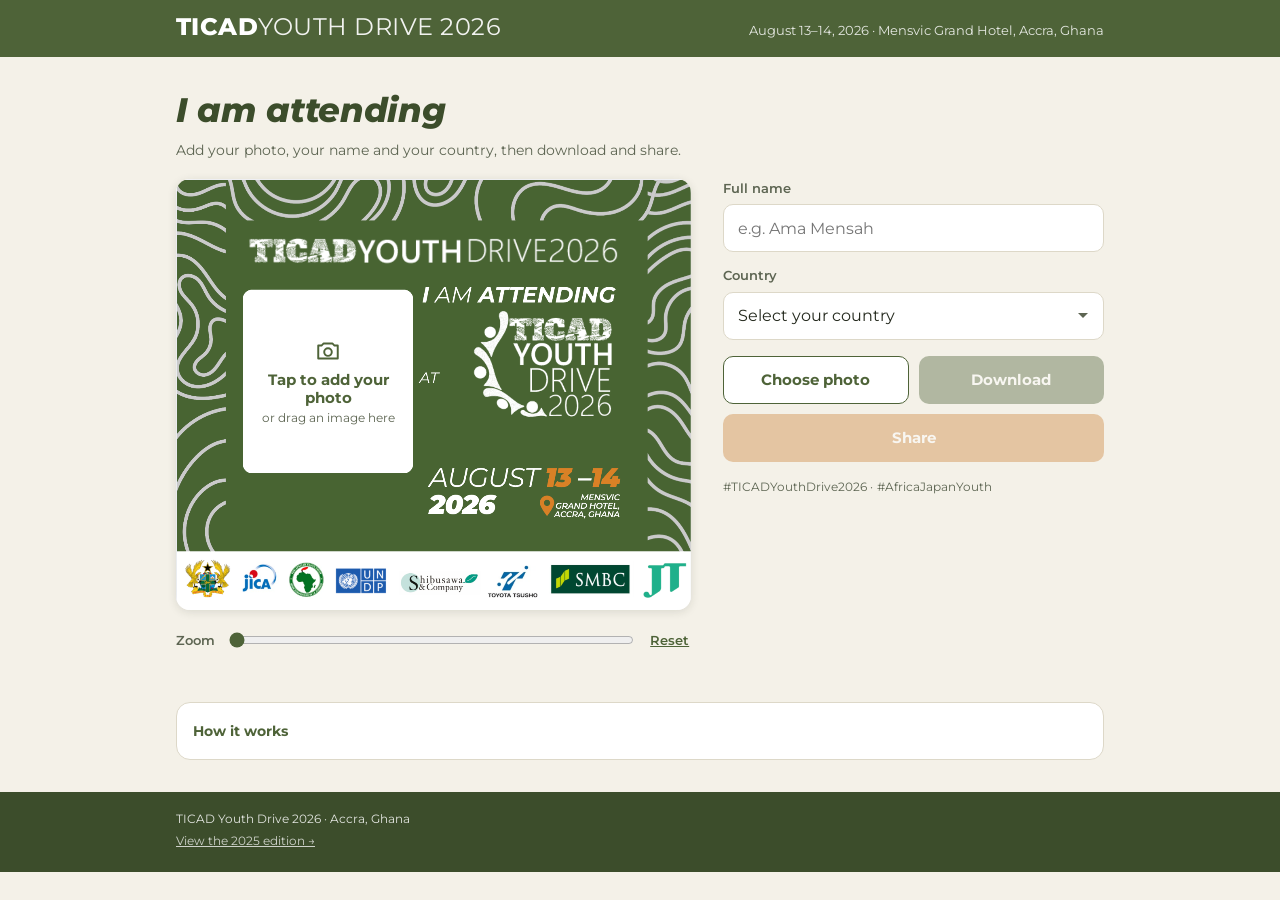
==== commit b51bb510: "Set the default share message for TICAD Youth Drive 2026 Share sheet, page hashtags and og:descripti" ====
--- a/index.html
+++ b/index.html
@@ -10,7 +10,8 @@
         content="Create your personalized 'I am attending TICAD Youth Drive 2026' photo. August 13-14, 2026, Mensvic Grand Hotel, Accra, Ghana.">
 
     <meta property="og:title" content="TICAD Youth Drive 2026 — Photo Frame">
-    <meta property="og:description" content="I am attending TICAD Youth Drive 2026 — Accra, Ghana, August 13-14, 2026.">
+    <meta property="og:description"
+        content="I am attending! 300 African &amp; Japanese youth turning 'Youth Agenda 2055' from vision to action. Mensvic Grand Hotel, Accra, Aug 13-14, 2026.">
     <meta property="og:type" content="website">
 
     <link rel="preconnect" href="https://fonts.googleapis.com">
@@ -79,7 +80,7 @@
                 <button type="button" class="btn btn-ghost" id="shareBtn" disabled>Share</button>
             </div>
 
-            <p class="hashtags">#TICADYouthDrive2026 &middot; #TICAD9 &middot; #AfricaJapan &middot; #TheFutureWeWant</p>
+            <p class="hashtags">#TICADYouthDrive2026 &middot; #AfricaJapanYouth</p>
         </section>
 
         <details class="help">
